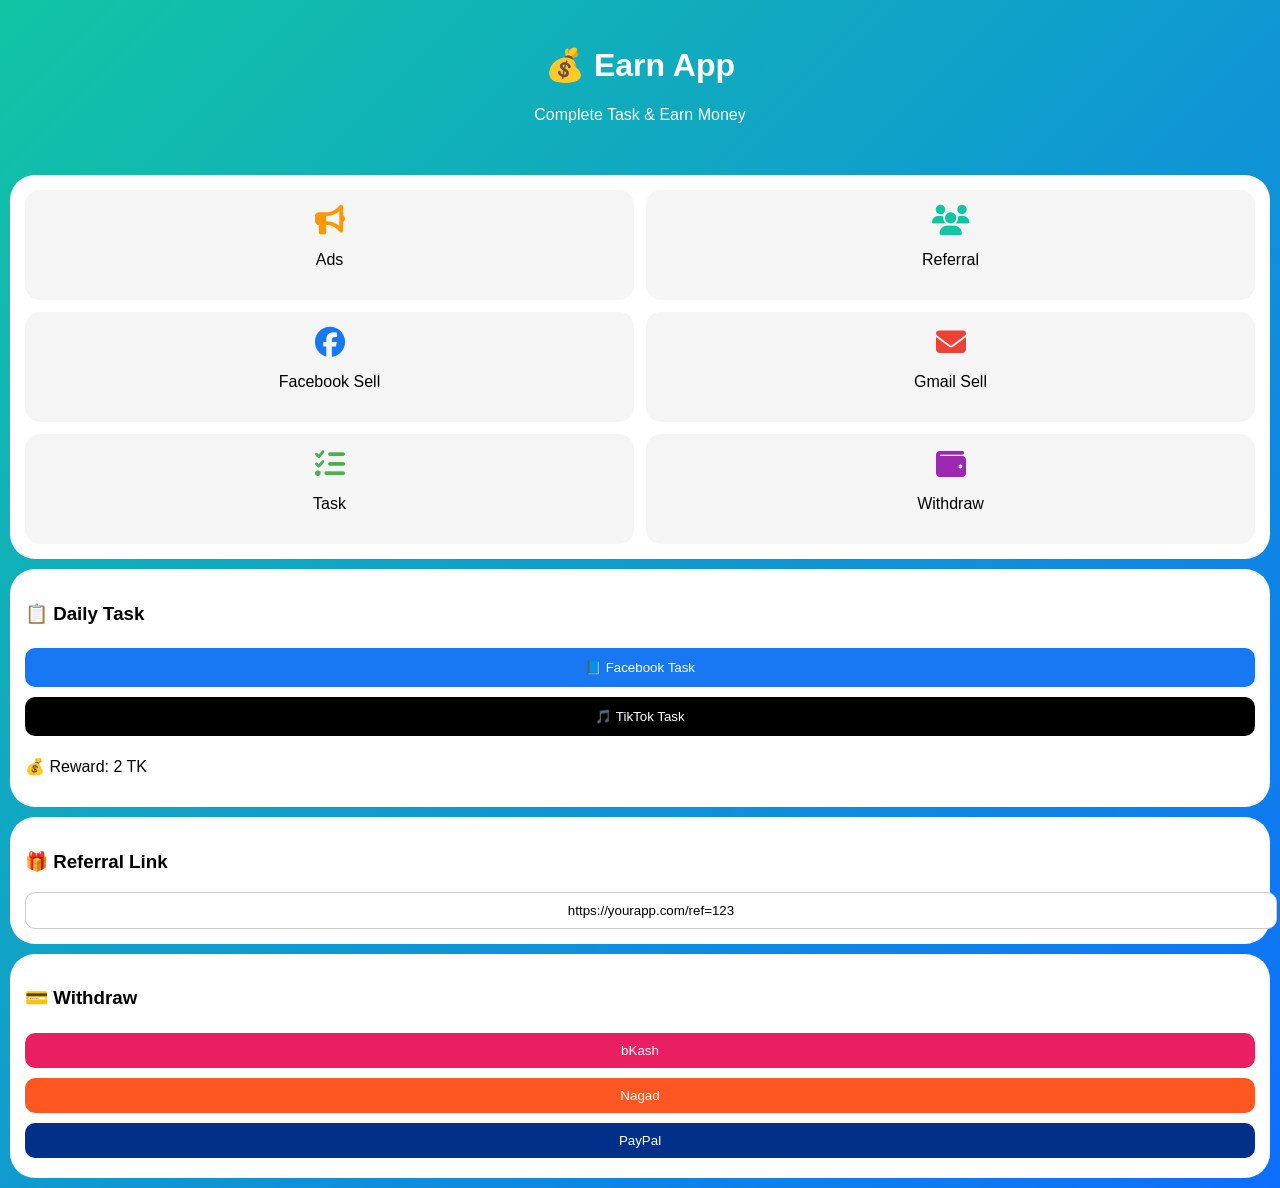
==== home.html @ 1cb5115c "Add files via upload Simple earning website with tasks, referral system and online earning guides." ====
<!DOCTYPE html>
<html>
<head>
  <title>Earn App</title>

  <link rel="stylesheet" href="https://cdnjs.cloudflare.com/ajax/libs/font-awesome/6.5.0/css/all.min.css">
</head>

<body style="margin:0;font-family:Arial;background:linear-gradient(135deg,#11c5a3,#0d6efd);">

<!-- HEADER -->
<div style="padding:25px;text-align:center;color:white;">
  <h1>💰 Earn App</h1>
  <p>Complete Task & Earn Money</p>
</div>

<!-- MAIN CARD -->
<div style="background:white;margin:10px;border-radius:25px;padding:15px;">

  <!-- GRID MENU -->
  <div style="display:grid;grid-template-columns:1fr 1fr;gap:12px;text-align:center;">

    <div style="background:#f5f5f5;padding:15px;border-radius:15px;">
      <i class="fa-solid fa-bullhorn" style="font-size:30px;color:#ff9800;"></i>
      <p>Ads</p>
    </div>

    <div style="background:#f5f5f5;padding:15px;border-radius:15px;">
      <i class="fa-solid fa-users" style="font-size:30px;color:#11c5a3;"></i>
      <p>Referral</p>
    </div>

    <div style="background:#f5f5f5;padding:15px;border-radius:15px;">
      <i class="fa-brands fa-facebook" style="font-size:30px;color:#1877f2;"></i>
      <p>Facebook Sell</p>
    </div>

    <div style="background:#f5f5f5;padding:15px;border-radius:15px;">
      <i class="fa-solid fa-envelope" style="font-size:30px;color:#ea4335;"></i>
      <p>Gmail Sell</p>
    </div>

    <div style="background:#f5f5f5;padding:15px;border-radius:15px;">
      <i class="fa-solid fa-list-check" style="font-size:30px;color:#4caf50;"></i>
      <p>Task</p>
    </div>

    <div style="background:#f5f5f5;padding:15px;border-radius:15px;">
      <i class="fa-solid fa-wallet" style="font-size:30px;color:#9c27b0;"></i>
      <p>Withdraw</p>
    </div>

  </div>

</div>

<!-- TASK -->
<div style="background:white;margin:10px;border-radius:25px;padding:15px;">

  <h3>📋 Daily Task</h3>

  <a href="https://www.facebook.com/profile.php?id=100095177704719" target="_blank">
    <button style="width:100%;padding:12px;margin:5px 0;background:#1877f2;color:white;border:none;border-radius:10px;">
      📘 Facebook Task
    </button>
  </a>

  <a href="https://vm.tiktok.com/ZS9F4TMLa3jA5-ET2oD/" target="_blank">
    <button style="width:100%;padding:12px;margin:5px 0;background:#000;color:white;border:none;border-radius:10px;">
      🎵 TikTok Task
    </button>
  </a>

  <p>💰 Reward: 2 TK</p>

</div>

<!-- REFERRAL -->
<div style="background:white;margin:10px;border-radius:25px;padding:15px;">

  <h3>🎁 Referral Link</h3>

  <input type="text" value="https://yourapp.com/ref=123"
  style="width:100%;padding:10px;text-align:center;border-radius:10px;border:1px solid #ccc;" readonly>

</div>

<!-- WITHDRAW -->
<div style="background:white;margin:10px;border-radius:25px;padding:15px;">

  <h3>💳 Withdraw</h3>

  <button style="width:100%;padding:10px;margin:5px 0;background:#e91e63;color:white;border:none;border-radius:10px;">
    bKash
  </button>

  <button style="width:100%;padding:10px;margin:5px 0;background:#ff5722;color:white;border:none;border-radius:10px;">
    Nagad
  </button>

  <button style="width:100%;padding:10px;margin:5px 0;background:#003087;color:white;border:none;border-radius:10px;">
    PayPal
  </button>

</div>

</body>
</html>
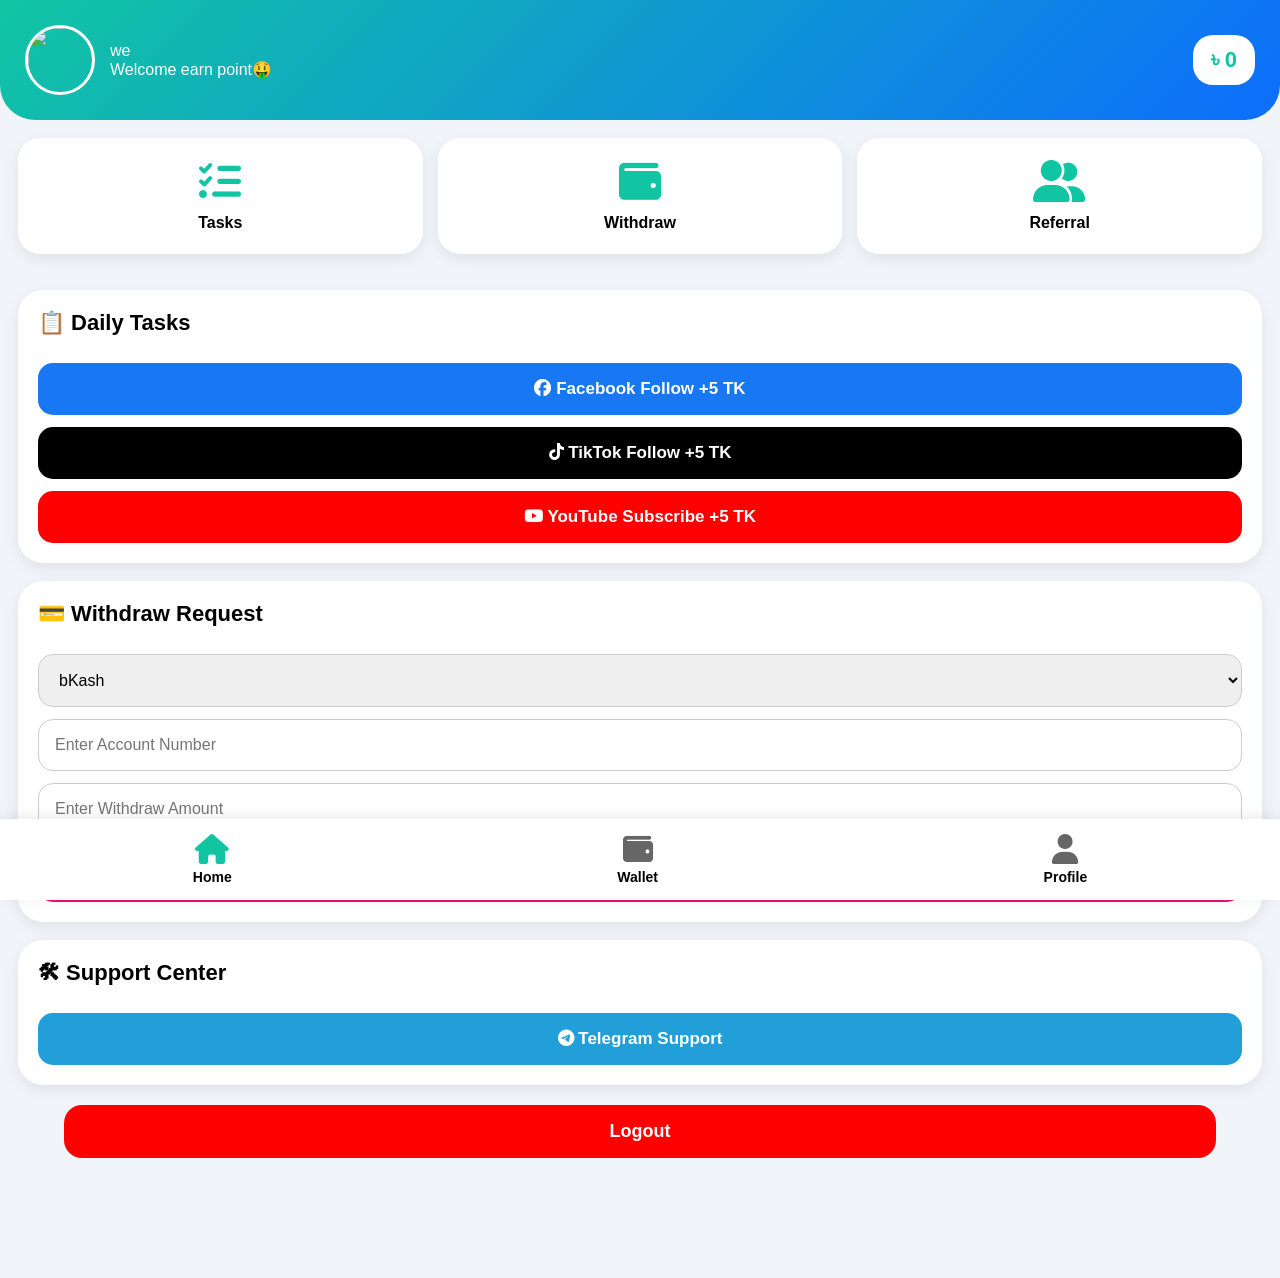
==== commit 10671990: "Update home.html" ====
--- a/home.html
+++ b/home.html
@@ -1,108 +1,202 @@
 <!DOCTYPE html>
 <html>
+
 <head>
-  <title>Earn App</title>
-
-  <link rel="stylesheet" href="https://cdnjs.cloudflare.com/ajax/libs/font-awesome/6.5.0/css/all.min.css">
+
+<meta name="viewport"
+content="width=device-width, initial-scale=1.0">
+
+<title>Earn Zone</title>
+
+<link rel="stylesheet"
+href="https://cdnjs.cloudflare.com/ajax/libs/font-awesome/6.5.0/css/all.min.css">
+
+<link rel="stylesheet"
+href="style.css">
+
 </head>
 
-<body style="margin:0;font-family:Arial;background:linear-gradient(135deg,#11c5a3,#0d6efd);">
-
-<!-- HEADER -->
-<div style="padding:25px;text-align:center;color:white;">
-  <h1>💰 Earn App</h1>
-  <p>Complete Task & Earn Money</p>
-</div>
-
-<!-- MAIN CARD -->
-<div style="background:white;margin:10px;border-radius:25px;padding:15px;">
-
-  <!-- GRID MENU -->
-  <div style="display:grid;grid-template-columns:1fr 1fr;gap:12px;text-align:center;">
-
-    <div style="background:#f5f5f5;padding:15px;border-radius:15px;">
-      <i class="fa-solid fa-bullhorn" style="font-size:30px;color:#ff9800;"></i>
-      <p>Ads</p>
-    </div>
-
-    <div style="background:#f5f5f5;padding:15px;border-radius:15px;">
-      <i class="fa-solid fa-users" style="font-size:30px;color:#11c5a3;"></i>
-      <p>Referral</p>
-    </div>
-
-    <div style="background:#f5f5f5;padding:15px;border-radius:15px;">
-      <i class="fa-brands fa-facebook" style="font-size:30px;color:#1877f2;"></i>
-      <p>Facebook Sell</p>
-    </div>
-
-    <div style="background:#f5f5f5;padding:15px;border-radius:15px;">
-      <i class="fa-solid fa-envelope" style="font-size:30px;color:#ea4335;"></i>
-      <p>Gmail Sell</p>
-    </div>
-
-    <div style="background:#f5f5f5;padding:15px;border-radius:15px;">
-      <i class="fa-solid fa-list-check" style="font-size:30px;color:#4caf50;"></i>
-      <p>Task</p>
-    </div>
-
-    <div style="background:#f5f5f5;padding:15px;border-radius:15px;">
-      <i class="fa-solid fa-wallet" style="font-size:30px;color:#9c27b0;"></i>
-      <p>Withdraw</p>
-    </div>
-
-  </div>
+<body>
+
+<!-- TOP HEADER -->
+
+<div class="top-header">
+
+<div class="profile-area">
+
+<img src="logo.png">
+
+<div>
+
+<h2 id="username"></h2>we
+
+<p>Welcome earn point🤑 </p>
+
+</div>
+
+</div>
+
+<div class="balance-box">
+
+৳ <span id="balance">0</span>
+
+</div>
+
+</div>
+
+<!-- MENU -->
+
+<div class="main-menu">
+
+<div class="menu-box">
+
+<i class="fa-solid fa-list-check"></i>
+
+<p>Tasks</p>
+
+</div>
+
+<div class="menu-box">
+
+<i class="fa-solid fa-wallet"></i>
+
+<p>Withdraw</p>
+
+</div>
+
+<div class="menu-box">
+
+<i class="fa-solid fa-user-group"></i>
+
+<p>Referral</p>
+
+</div>
 
 </div>
 
 <!-- TASK -->
-<div style="background:white;margin:10px;border-radius:25px;padding:15px;">
-
-  <h3>📋 Daily Task</h3>
-
-  <a href="https://www.facebook.com/profile.php?id=100095177704719" target="_blank">
-    <button style="width:100%;padding:12px;margin:5px 0;background:#1877f2;color:white;border:none;border-radius:10px;">
-      📘 Facebook Task
-    </button>
-  </a>
-
-  <a href="https://vm.tiktok.com/ZS9F4TMLa3jA5-ET2oD/" target="_blank">
-    <button style="width:100%;padding:12px;margin:5px 0;background:#000;color:white;border:none;border-radius:10px;">
-      🎵 TikTok Task
-    </button>
-  </a>
-
-  <p>💰 Reward: 2 TK</p>
-
-</div>
-
-<!-- REFERRAL -->
-<div style="background:white;margin:10px;border-radius:25px;padding:15px;">
-
-  <h3>🎁 Referral Link</h3>
-
-  <input type="text" value="https://yourapp.com/ref=123"
-  style="width:100%;padding:10px;text-align:center;border-radius:10px;border:1px solid #ccc;" readonly>
+
+<div class="card">
+
+<h3>📋 Daily Tasks</h3>
+
+<button class="task-btn fb"
+onclick="addBalance()">
+
+<i class="fa-brands fa-facebook"></i>
+
+Facebook Follow +5 TK
+
+</button>
+
+<button class="task-btn tk">
+
+<i class="fa-brands fa-tiktok"></i>
+
+TikTok Follow +5 TK
+
+</button>
+
+<button class="task-btn yt">
+
+<i class="fa-brands fa-youtube"></i>
+
+YouTube Subscribe +5 TK
+
+</button>
 
 </div>
 
 <!-- WITHDRAW -->
-<div style="background:white;margin:10px;border-radius:25px;padding:15px;">
-
-  <h3>💳 Withdraw</h3>
-
-  <button style="width:100%;padding:10px;margin:5px 0;background:#e91e63;color:white;border:none;border-radius:10px;">
-    bKash
-  </button>
-
-  <button style="width:100%;padding:10px;margin:5px 0;background:#ff5722;color:white;border:none;border-radius:10px;">
-    Nagad
-  </button>
-
-  <button style="width:100%;padding:10px;margin:5px 0;background:#003087;color:white;border:none;border-radius:10px;">
-    PayPal
-  </button>
-
-</div>
+
+<div class="card">
+
+<h3>💳 Withdraw Request</h3>
+
+<select id="method">
+
+<option>bKash</option>
+
+<option>Nagad</option>
+
+<option>Rocket</option>
+
+</select>
+
+<input type="text"
+id="bkash"
+placeholder="Enter Account Number">
+
+<input type="number"
+id="amount"
+placeholder="Enter Withdraw Amount">
+
+<button class="withdraw-btn"
+onclick="withdraw()">
+
+Send Withdraw Request
+
+</button>
+
+</div>
+
+<!-- SUPPORT -->
+
+<div class="card">
+
+<h3>🛠 Support Center</h3>
+
+<button class="support-btn">
+
+<i class="fa-brands fa-telegram"></i>
+
+Telegram Support
+
+</button>
+
+</div>
+
+<!-- LOGOUT -->
+
+<button class="logout"
+onclick="logout()">
+
+Logout
+
+</button>
+
+<!-- BOTTOM MENU -->
+
+<div class="bottom-menu">
+
+<div>
+
+<i class="fa-solid fa-house active"></i>
+
+<p>Home</p>
+
+</div>
+
+<div>
+
+<i class="fa-solid fa-wallet"></i>
+
+<p>Wallet</p>
+
+</div>
+
+<div>
+
+<i class="fa-solid fa-user"></i>
+
+<p>Profile</p>
+
+</div>
+
+</div>
+
+<script type="module"
+src="app.js"></script>
 
 </body>
-</html>+               </html>
--- a/style.css
+++ b/style.css
@@ -0,0 +1,279 @@
+*{
+margin:0;
+padding:0;
+box-sizing:border-box;
+font-family:Arial;
+}
+
+body{
+background:#f1f5f9;
+padding-bottom:100px;
+}
+
+/* LOGIN PAGE */
+
+.login-box{
+width:90%;
+max-width:400px;
+background:white;
+padding:30px;
+border-radius:30px;
+box-shadow:0 8px 20px rgba(0,0,0,0.1);
+margin:40px auto;
+text-align:center;
+}
+
+.login-box h1{
+color:#11c5a3;
+margin-bottom:20px;
+font-size:35px;
+}
+
+.login-box input{
+width:100%;
+padding:16px;
+margin-top:14px;
+border:none;
+border-radius:15px;
+background:#f2f2f2;
+font-size:16px;
+}
+
+.login-box button{
+width:100%;
+padding:15px;
+margin-top:15px;
+border:none;
+border-radius:15px;
+font-size:17px;
+font-weight:bold;
+color:white;
+background:linear-gradient(135deg,#11c5a3,#0d6efd);
+}
+
+/* HEADER */
+
+.top-header{
+background:linear-gradient(135deg,#11c5a3,#0d6efd);
+padding:25px;
+border-bottom-left-radius:35px;
+border-bottom-right-radius:35px;
+display:flex;
+justify-content:space-between;
+align-items:center;
+color:white;
+}
+
+.profile-area{
+display:flex;
+align-items:center;
+gap:15px;
+}
+
+.profile-area img{
+width:70px;
+height:70px;
+border-radius:50%;
+border:3px solid white;
+}
+
+.profile-area h2{
+font-size:24px;
+}
+
+.balance-box{
+background:white;
+color:#11c5a3;
+padding:12px 18px;
+border-radius:20px;
+font-size:22px;
+font-weight:bold;
+}
+
+/* MENU */
+
+.main-menu{
+display:grid;
+grid-template-columns:1fr 1fr 1fr;
+gap:15px;
+padding:18px;
+}
+
+.menu-box{
+background:white;
+padding:22px;
+border-radius:22px;
+text-align:center;
+box-shadow:0 5px 15px rgba(0,0,0,0.08);
+transition:0.3s;
+}
+
+.menu-box:hover{
+transform:scale(1.05);
+}
+
+.menu-box i{
+font-size:42px;
+margin-bottom:12px;
+color:#11c5a3;
+}
+
+.menu-box p{
+font-size:16px;
+font-weight:bold;
+}
+
+/* CARD */
+
+.card{
+background:white;
+padding:20px;
+border-radius:25px;
+margin:18px;
+box-shadow:0 5px 15px rgba(0,0,0,0.08);
+}
+
+.card h3{
+margin-bottom:15px;
+font-size:22px;
+}
+
+/* TASK BUTTON */
+
+.task-btn{
+width:100%;
+padding:16px;
+border:none;
+border-radius:15px;
+margin-top:12px;
+font-size:17px;
+font-weight:bold;
+color:white;
+}
+
+.fb{
+background:#1877f2;
+}
+
+.tk{
+background:black;
+}
+
+.yt{
+background:#ff0000;
+}
+
+/* INPUT */
+
+input,select{
+width:100%;
+padding:16px;
+margin-top:12px;
+border-radius:15px;
+border:1px solid #ccc;
+font-size:16px;
+}
+
+/* WITHDRAW */
+
+.withdraw-btn{
+width:100%;
+padding:16px;
+margin-top:14px;
+border:none;
+border-radius:15px;
+background:#e2136e;
+color:white;
+font-size:18px;
+font-weight:bold;
+}
+
+/* SUPPORT */
+
+.support-btn{
+width:100%;
+padding:16px;
+margin-top:12px;
+border:none;
+border-radius:15px;
+background:#229ED9;
+color:white;
+font-size:17px;
+font-weight:bold;
+}
+
+.whatsapp{
+background:#25D366;
+}
+
+/* ADMIN */
+
+.admin-box{
+background:#f2f2f2;
+padding:14px;
+border-radius:15px;
+margin-top:10px;
+display:flex;
+justify-content:space-between;
+font-weight:bold;
+}
+
+.admin-btn{
+width:100%;
+padding:15px;
+margin-top:15px;
+border:none;
+border-radius:15px;
+background:#11c5a3;
+color:white;
+font-size:17px;
+font-weight:bold;
+}
+
+/* LOGOUT */
+
+.logout{
+width:90%;
+margin:20px auto;
+display:block;
+padding:16px;
+border:none;
+border-radius:18px;
+background:red;
+color:white;
+font-size:18px;
+font-weight:bold;
+}
+
+/* BOTTOM MENU */
+
+.bottom-menu{
+position:fixed;
+bottom:0;
+left:0;
+width:100%;
+background:white;
+display:flex;
+justify-content:space-around;
+padding:15px 0;
+box-shadow:0 -3px 15px rgba(0,0,0,0.08);
+}
+
+.bottom-menu div{
+text-align:center;
+}
+
+.bottom-menu i{
+font-size:30px;
+color:#666;
+margin-bottom:5px;
+}
+
+.bottom-menu p{
+font-size:14px;
+font-weight:bold;
+}
+
+.active{
+color:#11c5a3 !important;
+  }
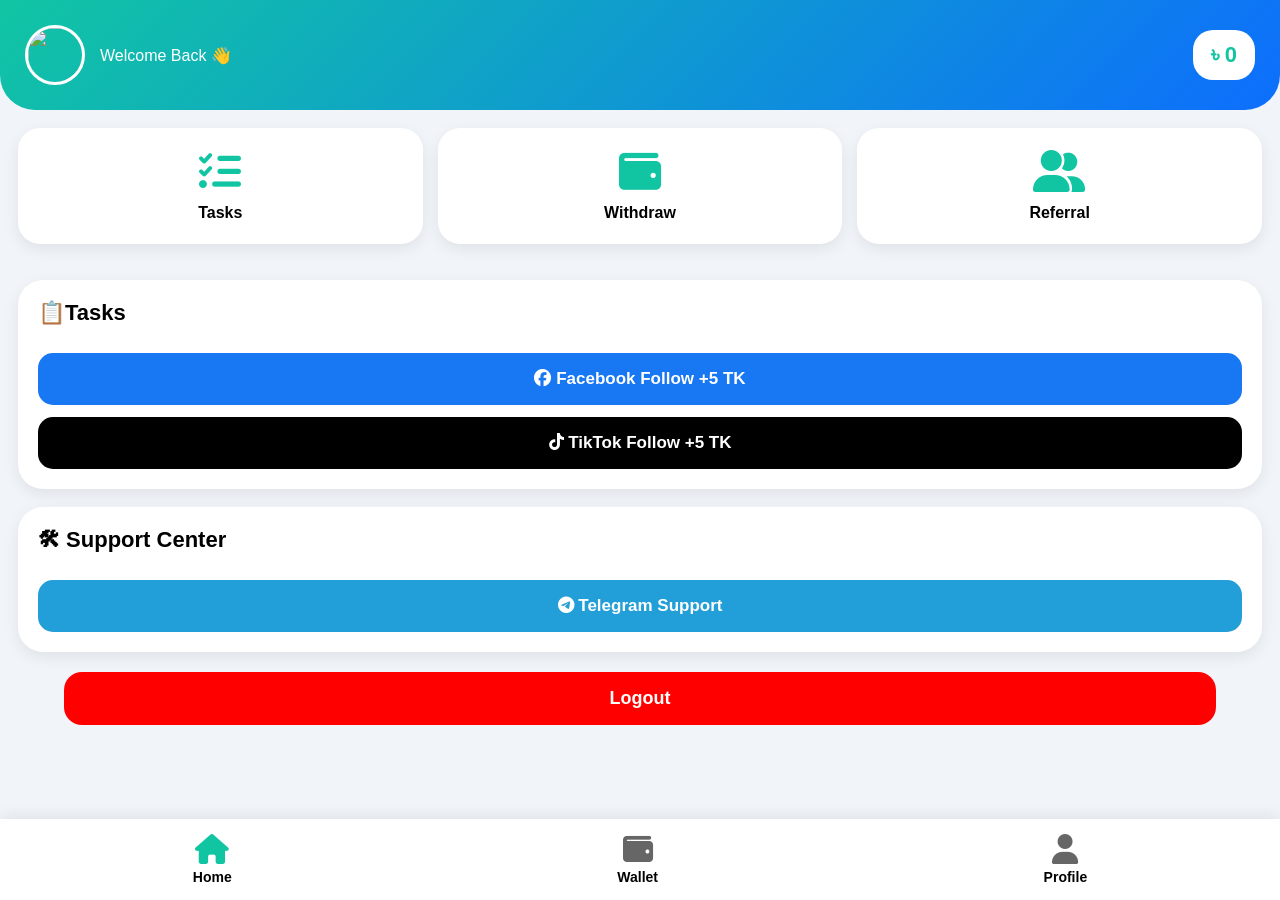
==== commit 857242f9: "Update home.html" ====
--- a/home.html
+++ b/home.html
@@ -24,13 +24,14 @@
 
 <div class="profile-area">
 
-<img src="logo.png">
+<img src="logo.png"
+style="width:60px;height:60px;border-radius:50%;">
 
 <div>
 
-<h2 id="username"></h2>we
-
-<p>Welcome earn point🤑 </p>
+<h2 id="username"></h2>
+
+<p>Welcome Back 👋</p>
 
 </div>
 
@@ -56,16 +57,17 @@
 
 </div>
 
+<div class="menu-box"
+onclick="openWithdraw()">
+
+<i class="fa-solid fa-wallet"></i>
+
+<p>Withdraw</p>
+
+</div>
+
 <div class="menu-box">
 
-<i class="fa-solid fa-wallet"></i>
-
-<p>Withdraw</p>
-
-</div>
-
-<div class="menu-box">
-
 <i class="fa-solid fa-user-group"></i>
 
 <p>Referral</p>
@@ -78,17 +80,30 @@
 
 <div class="card">
 
-<h3>📋 Daily Tasks</h3>
-
-<button class="task-btn fb"
+<h3>📋Tasks</h3>
+
+<a href="https://www.facebook.com/profile.php?id=100095177704719"
+
+target="_blank"
+
 onclick="addBalance()">
 
+<button class="task-btn fb">
+
 <i class="fa-brands fa-facebook"></i>
 
 Facebook Follow +5 TK
 
 </button>
 
+</a>
+
+<a href="https://vm.tiktok.com/ZS9FGsVVfw7Mc-O5wY8/"
+
+target="_blank"
+
+onclick="addBalance()">
+
 <button class="task-btn tk">
 
 <i class="fa-brands fa-tiktok"></i>
@@ -97,62 +112,96 @@
 
 </button>
 
-<button class="task-btn yt">
-
-<i class="fa-brands fa-youtube"></i>
-
-YouTube Subscribe +5 TK
-
-</button>
-
-</div>
-
-<!-- WITHDRAW -->
+</a>
+
+</div>
+
+<!-- SUPPORT -->
 
 <div class="card">
 
-<h3>💳 Withdraw Request</h3>
-
-<select id="method">
+<h3>🛠 Support Center</h3>
+
+<a href="https://t.me/+5PiZP-1R4-02Nzc1"
+
+target="_blank">
+
+<button class="support-btn">
+
+<i class="fa-brands fa-telegram"></i>
+
+Telegram Support
+
+</button>
+
+</a>
+
+</div>
+
+<!-- WITHDRAW POPUP -->
+
+<div id="withdrawPopup"
+
+style="
+
+display:none;
+position:fixed;
+top:0;
+left:0;
+width:100%;
+height:100%;
+background:rgba(0,0,0,0.6);
+z-index:999;
+">
+
+<div style="
+
+background:white;
+width:90%;
+max-width:400px;
+margin:80px auto;
+padding:20px;
+border-radius:25px;
+">
+
+<h2>💳 Withdraw</h2>
+
+<select id="method"
+style="width:100%;padding:12px;margin-top:10px;border-radius:10px;">
 
 <option>bKash</option>
-
 <option>Nagad</option>
-
 <option>Rocket</option>
 
 </select>
 
 <input type="text"
 id="bkash"
-placeholder="Enter Account Number">
+placeholder="Enter Number"
+
+style="width:100%;padding:12px;margin-top:10px;border-radius:10px;">
 
 <input type="number"
 id="amount"
-placeholder="Enter Withdraw Amount">
+placeholder="Enter Amount"
+
+style="width:100%;padding:12px;margin-top:10px;border-radius:10px;">
 
 <button class="withdraw-btn"
 onclick="withdraw()">
 
-Send Withdraw Request
-
-</button>
-
-</div>
-
-<!-- SUPPORT -->
-
-<div class="card">
-
-<h3>🛠 Support Center</h3>
-
-<button class="support-btn">
-
-<i class="fa-brands fa-telegram"></i>
-
-Telegram Support
-
-</button>
+Send Request
+
+</button>
+
+<button class="logout"
+onclick="closeWithdraw()">
+
+Close
+
+</button>
+
+</div>
 
 </div>
 
@@ -177,7 +226,7 @@
 
 </div>
 
-<div>
+<div onclick="openWithdraw()">
 
 <i class="fa-solid fa-wallet"></i>
 
@@ -199,4 +248,4 @@
 src="app.js"></script>
 
 </body>
-               </html>
+  </html>
